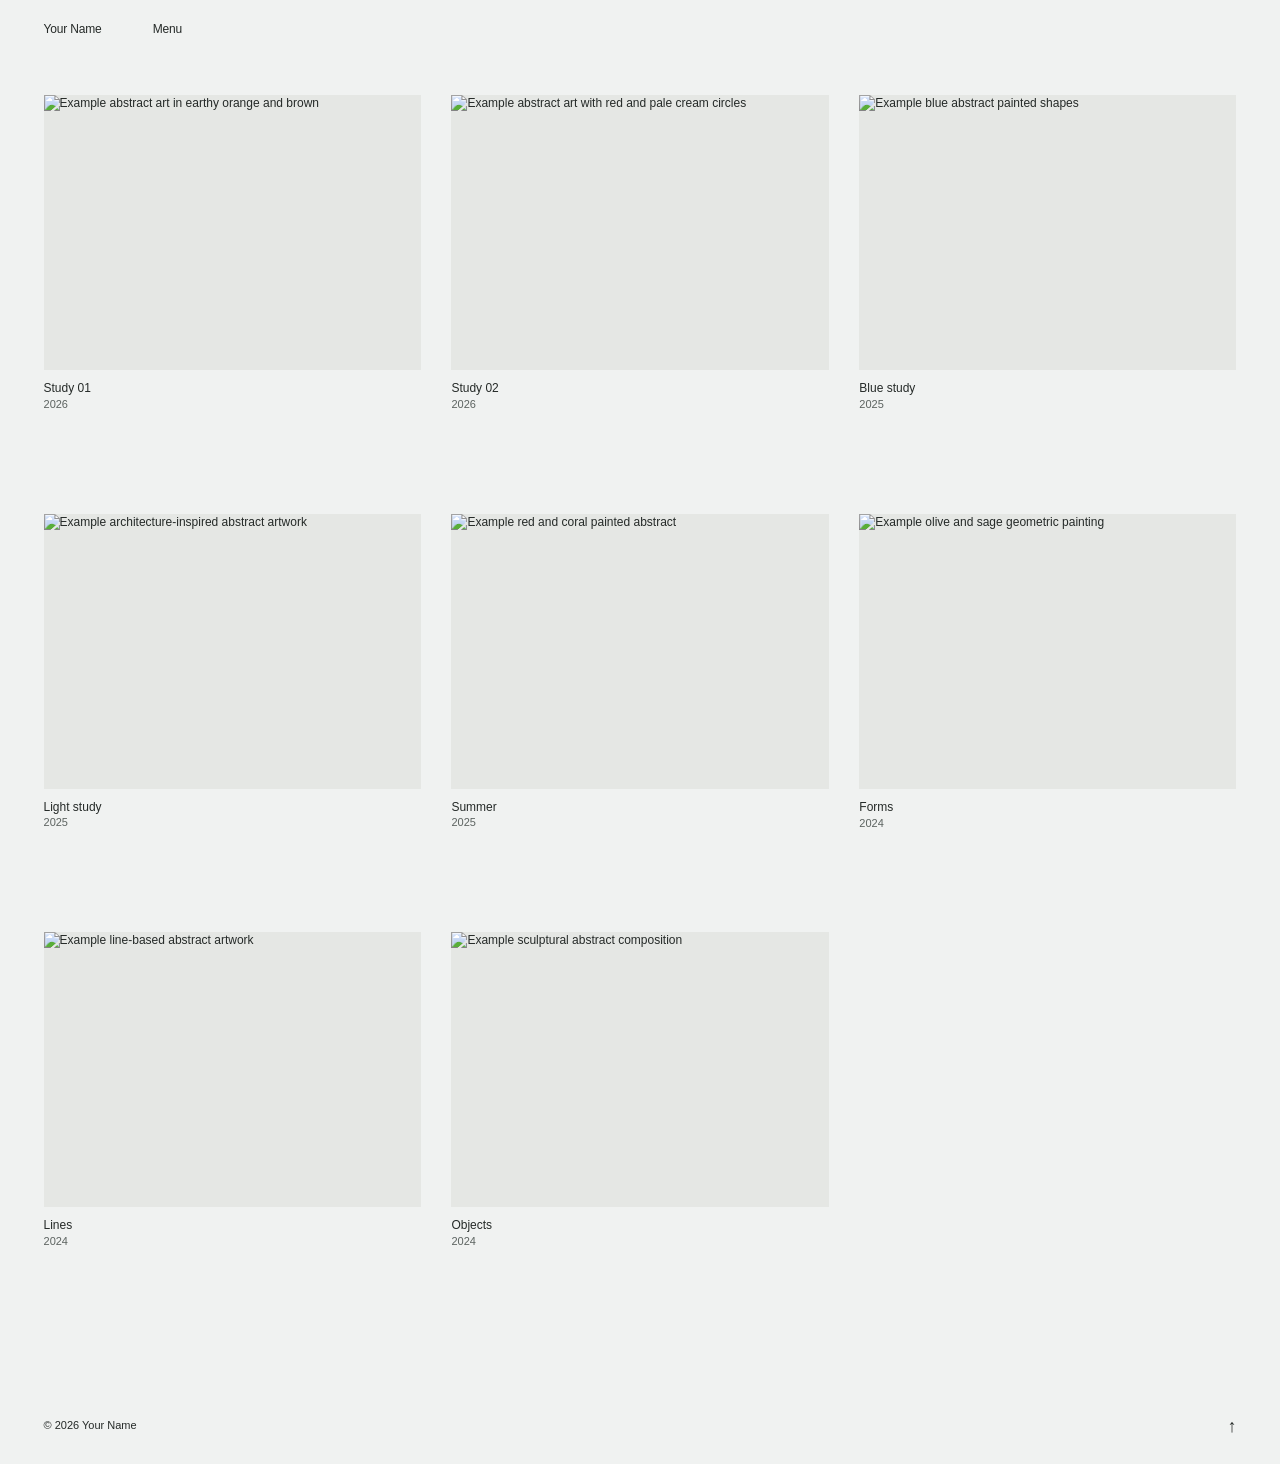
==== index.html @ 72bba8f7 "Add files" ====
<!doctype html>
<html lang="en">
<head>
  <meta charset="utf-8">
  <meta name="viewport" content="width=device-width, initial-scale=1">
  <meta name="theme-color" content="#f0f2f1">
  <meta name="description" content="Selected artworks and visual studies by Your Name.">
  <title>Your Name — Works</title>
  <link rel="stylesheet" href="styles.css">
  <script defer src="content.js"></script>
  <script defer src="script.js"></script>
</head>
<body>
  <header class="header" id="top">
    <a class="wordmark" href="#works" aria-label="Your Name — home">Your Name</a>
    <button class="menu-button" id="menu-toggle" type="button" aria-expanded="false" aria-controls="site-menu">Menu</button>
  </header>
  <nav id="site-menu" class="menu" aria-label="Site navigation" hidden>
    <a href="#works">Works</a>
    <a href="#about">About</a>
    <a href="#contact">Contact</a>
  </nav>

  <main id="main-content">
    <section id="works-page" class="page" aria-label="Works">
      <div id="work-grid" class="work-grid"></div>
    </section>

    <section id="project-page" class="page" aria-label="Artwork details" hidden>
      <div class="project-head">
        <a class="text-link" href="#works">← Works</a>
        <div class="project-label"><h1 id="project-title"></h1><span id="project-year"></span></div>
      </div>
      <div id="project-images" class="project-images"></div>
      <div class="project-next" id="project-next"></div>
    </section>

    <section id="about-page" class="page page-text" aria-labelledby="about-title" hidden>
      <h1 id="about-title">About</h1>
      <p>I'm an artist interested in the small, often overlooked details of everyday life. This space is a collection of things I've made and things I'm still exploring.</p>
      <p class="small-hint">Replace this text with your own artist statement.</p>
    </section>

    <section id="contact-page" class="page page-text" aria-labelledby="contact-title" hidden>
      <h1 id="contact-title">Contact</h1>
      <p>For inquiries or collaborations:</p>
      <a href="mailto:hello@example.com">hello@example.com</a>
      <p class="small-hint">Update the sample email before publishing.</p>
    </section>
  </main>

  <footer class="footer">
    <span>© <span id="year">2026</span> Your Name</span>
    <a href="#top" id="go-top">↑</a>
  </footer>
</body>
</html>
---- styles.css ----
/* Rinko Kawauchi-inspired restraint: nearly no decoration, quiet typography, art first.
   A fresh layout; the demo artwork here is not taken from the reference website. */
:root { --bg:#f0f2f1; --ink:#252a28; --pad-x:clamp(15px, 3.4vw, 50px); }
*, *::before, *::after { box-sizing:border-box; }
html { scroll-behavior:smooth; }
body { margin:0; background:var(--bg); color:var(--ink); font:400 12px/1.45 Arial, Helvetica, sans-serif; -webkit-font-smoothing:antialiased; }
button, a { color:inherit; font:inherit; -webkit-tap-highlight-color:transparent; }
a { text-decoration:none; }
a:hover { opacity:.55; }
a:focus-visible, button:focus-visible { outline:1px solid currentColor; outline-offset:4px; }
[hidden] { display:none !important; }
.header { display:flex; align-items:baseline; gap:clamp(35px, 4vw, 68px); padding:21px var(--pad-x) 0; min-height:95px; }
.wordmark, .menu-button { font-size:12px; font-weight:400; letter-spacing:-.015em; white-space:nowrap; }
.menu-button { background:transparent; border:0; padding:0; cursor:pointer; }
.menu-button:hover { opacity:.55; }
.menu { position:absolute; z-index:10; left:var(--pad-x); top:54px; background:var(--bg); padding:4px 38px 14px 0; min-width:136px; display:flex; flex-direction:column; align-items:flex-start; gap:7px; }
.menu a { font-size:12px; }
.page { padding:0 var(--pad-x); }
.work-grid { display:grid; grid-template-columns:repeat(3,minmax(0,1fr)); column-gap:clamp(18px,2.4vw,40px); row-gap:clamp(78px, 8vw, 126px); align-items:start; }
.work-card { min-width:0; margin:0; }
.work-card a { display:block; opacity:1; }
.work-card .work-image { display:block; width:100%; aspect-ratio:1.37; object-fit:cover; background:#e5e7e4; }
.work-card a:hover .work-image { opacity:.87; }
.work-caption { margin:11px 0 0; display:flex; flex-direction:column; align-items:flex-start; line-height:1.3; }
.work-name { font-size:12px; font-weight:400; }
.work-year { font-size:11px; color:#5c6360; }
.project-head { display:flex; justify-content:space-between; align-items:flex-start; gap:20px; max-width:1040px; margin-bottom:45px; }
.text-link { font-size:12px; }
.project-label { margin-right:20%; }
h1 { font:400 12px/1.45 Arial, Helvetica, sans-serif; margin:0; }
.project-label span { display:block; color:#5c6360; }
.project-images { display:flex; flex-direction:column; align-items:center; gap:80px; }
.project-images img { max-width:950px; width:100%; display:block; height:auto; object-fit:contain; }
.project-next { display:flex; justify-content:flex-end; margin:100px 0 20px; }
.page-text { max-width:750px; min-height:54vh; }
.page-text h1 { margin-bottom:58px; }
.page-text p { max-width:420px; font-size:13px; line-height:1.8; margin:0 0 25px; }
.page-text a { text-decoration:underline; text-underline-offset:2px; }
.page-text .small-hint { margin-top:40px; font-size:11px; color:#87908b; }
.footer { display:flex; align-items:center; justify-content:space-between; padding:0 var(--pad-x) 25px; margin-top:165px; font-size:11px; }
.footer a { font-size:18px; }
@media (max-width:900px) { .work-grid { grid-template-columns:repeat(2,minmax(0,1fr)); } }
@media (max-width:600px) {
  :root { --pad-x:15px; }
  body { font-size:11px; }
  .header { padding-top:17px; min-height:81px; gap:39px; }
  .wordmark,.menu-button,.menu a { font-size:11px; }
  .menu { top:44px; }
  .work-grid { display:flex; flex-direction:column; align-items:stretch; gap:47px; }
  .work-card .work-image { aspect-ratio:1.41; }
  .work-caption { margin-top:8px; }
  .work-name, .work-year { font-size:10px; line-height:1.3; }
  .project-head { margin-bottom:30px; }
  .project-label { margin-right:0; }
  .project-images { gap:50px; }
  .page-text { min-height:55vh; }
  .page-text h1 { margin-bottom:35px; }
  .page-text p { font-size:12px; }
  .footer { margin-top:115px; font-size:10px; }
}
@media (prefers-reduced-motion:reduce) { html { scroll-behavior:auto; } }
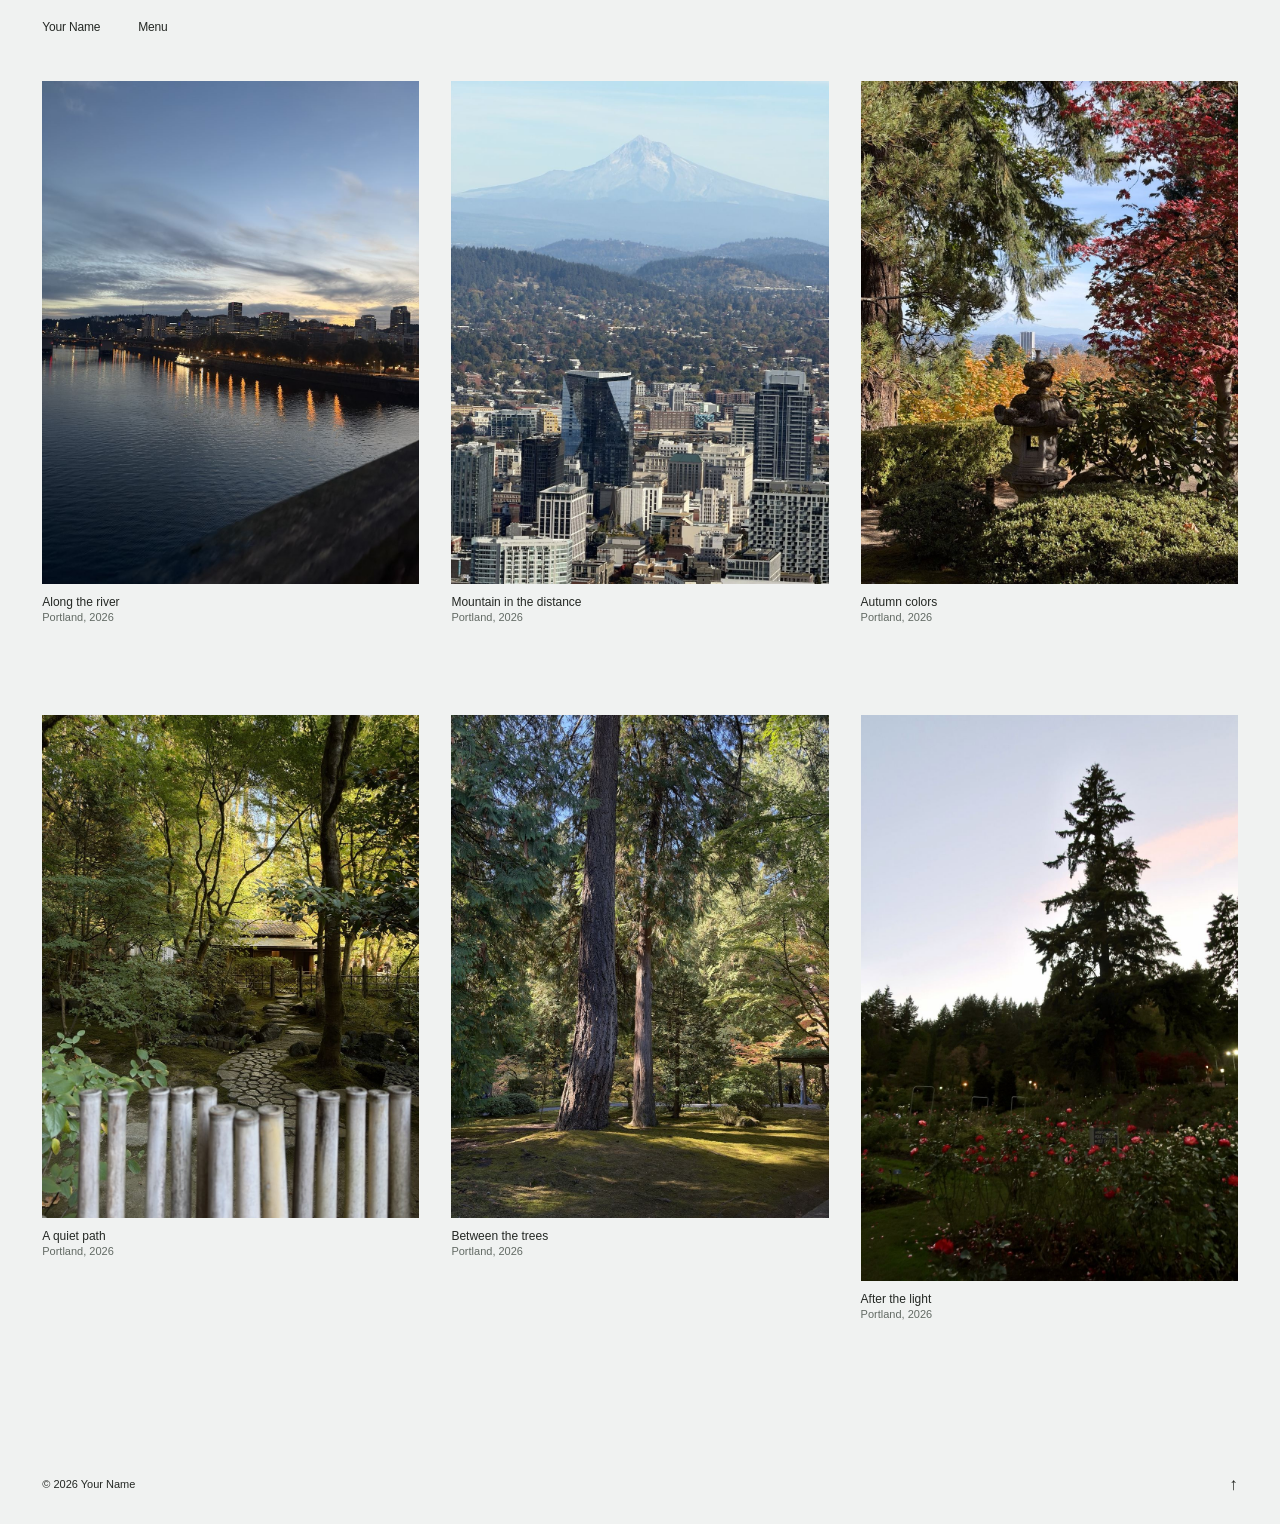
==== commit 2e8251f4: "Images" ====
--- a/index.html
+++ b/index.html
@@ -1,57 +1,106 @@
-<!doctype html>
+<!DOCTYPE html>
 <html lang="en">
 <head>
-  <meta charset="utf-8">
-  <meta name="viewport" content="width=device-width, initial-scale=1">
-  <meta name="theme-color" content="#f0f2f1">
-  <meta name="description" content="Selected artworks and visual studies by Your Name.">
-  <title>Your Name — Works</title>
-  <link rel="stylesheet" href="styles.css">
-  <script defer src="content.js"></script>
-  <script defer src="script.js"></script>
+<meta charset="utf-8">
+<meta name="viewport" content="width=device-width, initial-scale=1">
+<meta name="theme-color" content="#f0f2f1">
+<meta name="description" content="A quiet collection of photographs, places, and passing moments.">
+<title>Works — Your Name</title>
+<style>
+:root { --bg: #f0f2f1; --ink: #242824; --muted:#626a64; --edge: clamp(15px, 3.3vw, 48px); }
+* {box-sizing:border-box}
+html { scroll-behavior:smooth }
+body { margin:0; background:var(--bg); color:var(--ink);font:400 12px/1.5 Arial,Helvetica,sans-serif;-webkit-font-smoothing:antialiased }
+a,button { color:inherit; font:inherit } a { text-decoration:none } a:hover {opacity:.65}
+button { border:0;background:none;padding:0;cursor:pointer }
+button:focus-visible,a:focus-visible { outline:1px solid currentColor;outline-offset:4px }
+[hidden] {display:none !important}
+header {display:flex;align-items:baseline;gap:38px;padding:18px var(--edge) 0;min-height:81px}
+.logo,.menu-button {font-size:12px;white-space:nowrap;letter-spacing:-.015em}
+.menu {position:absolute;left:var(--edge);top:43px;z-index:3;background:var(--bg);padding:7px 36px 13px 0;display:flex;flex-direction:column;gap:9px;min-width:132px}
+main {padding:0 var(--edge)}
+.gallery {display:grid;grid-template-columns:repeat(3,minmax(0,1fr));gap:90px clamp(18px,2.5vw,44px);align-items:start}
+figure {margin:0;min-width:0}
+figure>a {display:block}
+figure img {display:block;width:100%;height:auto;object-fit:contain}
+figcaption {display:flex;flex-direction:column;gap:0;margin-top:10px;line-height:1.35}
+.caption-title {font-size:12px}.caption-subtitle {font-size:11px;color:var(--muted)}
+.project-bar {display:flex;justify-content:space-between;gap:20px;margin-bottom:42px;max-width:1100px}
+.project-title {text-align:left;margin-right:20%;font-weight:400}
+.project-title span {display:block;color:var(--muted);font-size:11px}
+.project-picture {width:100%;max-width:950px;height:auto;margin:0 auto;display:block}
+.next {display:block;text-align:right;margin-top:68px}
+.text-page {max-width:650px;min-height:58vh}.text-page h1 {font-size:12px;font-weight:400;margin:0 0 50px}.text-page p {font-size:13px;line-height:1.85;max-width:420px}
+footer {display:flex;justify-content:space-between;align-items:center;margin:150px var(--edge) 27px;font-size:11px}
+footer a {font-size:17px}
+@media(max-width:900px){.gallery{grid-template-columns:repeat(2,minmax(0,1fr));gap:65px 20px}}
+@media(max-width:600px){
+  :root {--edge:15px}
+  header {padding-top:15px;min-height:73px;gap:35px}
+  .logo,.menu-button,.menu a{font-size:11px}.menu{top:42px}
+  .gallery{display:flex;flex-direction:column;gap:49px}
+  figure {width:100%}figcaption {margin-top:8px}.caption-title,.caption-subtitle{font-size:10px}
+  .project-bar{margin-bottom:29px}.project-title{margin-right:0}.text-page h1{margin-bottom:32px}
+  .text-page p{font-size:12px}
+  footer{font-size:10px;margin-top:115px}
+}
+@media(prefers-reduced-motion:reduce){html{scroll-behavior:auto}}
+</style>
 </head>
 <body>
-  <header class="header" id="top">
-    <a class="wordmark" href="#works" aria-label="Your Name — home">Your Name</a>
-    <button class="menu-button" id="menu-toggle" type="button" aria-expanded="false" aria-controls="site-menu">Menu</button>
-  </header>
-  <nav id="site-menu" class="menu" aria-label="Site navigation" hidden>
-    <a href="#works">Works</a>
-    <a href="#about">About</a>
-    <a href="#contact">Contact</a>
-  </nav>
-
-  <main id="main-content">
-    <section id="works-page" class="page" aria-label="Works">
-      <div id="work-grid" class="work-grid"></div>
-    </section>
-
-    <section id="project-page" class="page" aria-label="Artwork details" hidden>
-      <div class="project-head">
-        <a class="text-link" href="#works">← Works</a>
-        <div class="project-label"><h1 id="project-title"></h1><span id="project-year"></span></div>
-      </div>
-      <div id="project-images" class="project-images"></div>
-      <div class="project-next" id="project-next"></div>
-    </section>
-
-    <section id="about-page" class="page page-text" aria-labelledby="about-title" hidden>
-      <h1 id="about-title">About</h1>
-      <p>I'm an artist interested in the small, often overlooked details of everyday life. This space is a collection of things I've made and things I'm still exploring.</p>
-      <p class="small-hint">Replace this text with your own artist statement.</p>
-    </section>
-
-    <section id="contact-page" class="page page-text" aria-labelledby="contact-title" hidden>
-      <h1 id="contact-title">Contact</h1>
-      <p>For inquiries or collaborations:</p>
-      <a href="mailto:hello@example.com">hello@example.com</a>
-      <p class="small-hint">Update the sample email before publishing.</p>
-    </section>
-  </main>
-
-  <footer class="footer">
-    <span>© <span id="year">2026</span> Your Name</span>
-    <a href="#top" id="go-top">↑</a>
-  </footer>
+<header id="top">
+<a class="logo" href="#works" aria-label="Home">Your Name</a>
+<button class="menu-button" id="menu-toggle" aria-expanded="false" aria-controls="site-menu">Menu</button>
+</header>
+<nav id="site-menu" class="menu" aria-label="Main navigation" hidden>
+<a href="#works">Works</a><a href="#about">About</a><a href="#contact">Contact</a>
+</nav>
+<main>
+<section id="works" aria-label="Works"><div class="gallery" id="gallery"><figure><a href="#work/photo-1" aria-label="View Along the river"><img src="[data-uri]" alt="Evening sky and warm reflections along the Portland waterfront" loading="eager" decoding="async"><figcaption><span class="caption-title">Along the river</span><span class="caption-subtitle">Portland, 2026</span></figcaption></a></figure>
+<figure><a href="#work/photo-2" aria-label="View Mountain in the distance"><img src="[data-uri]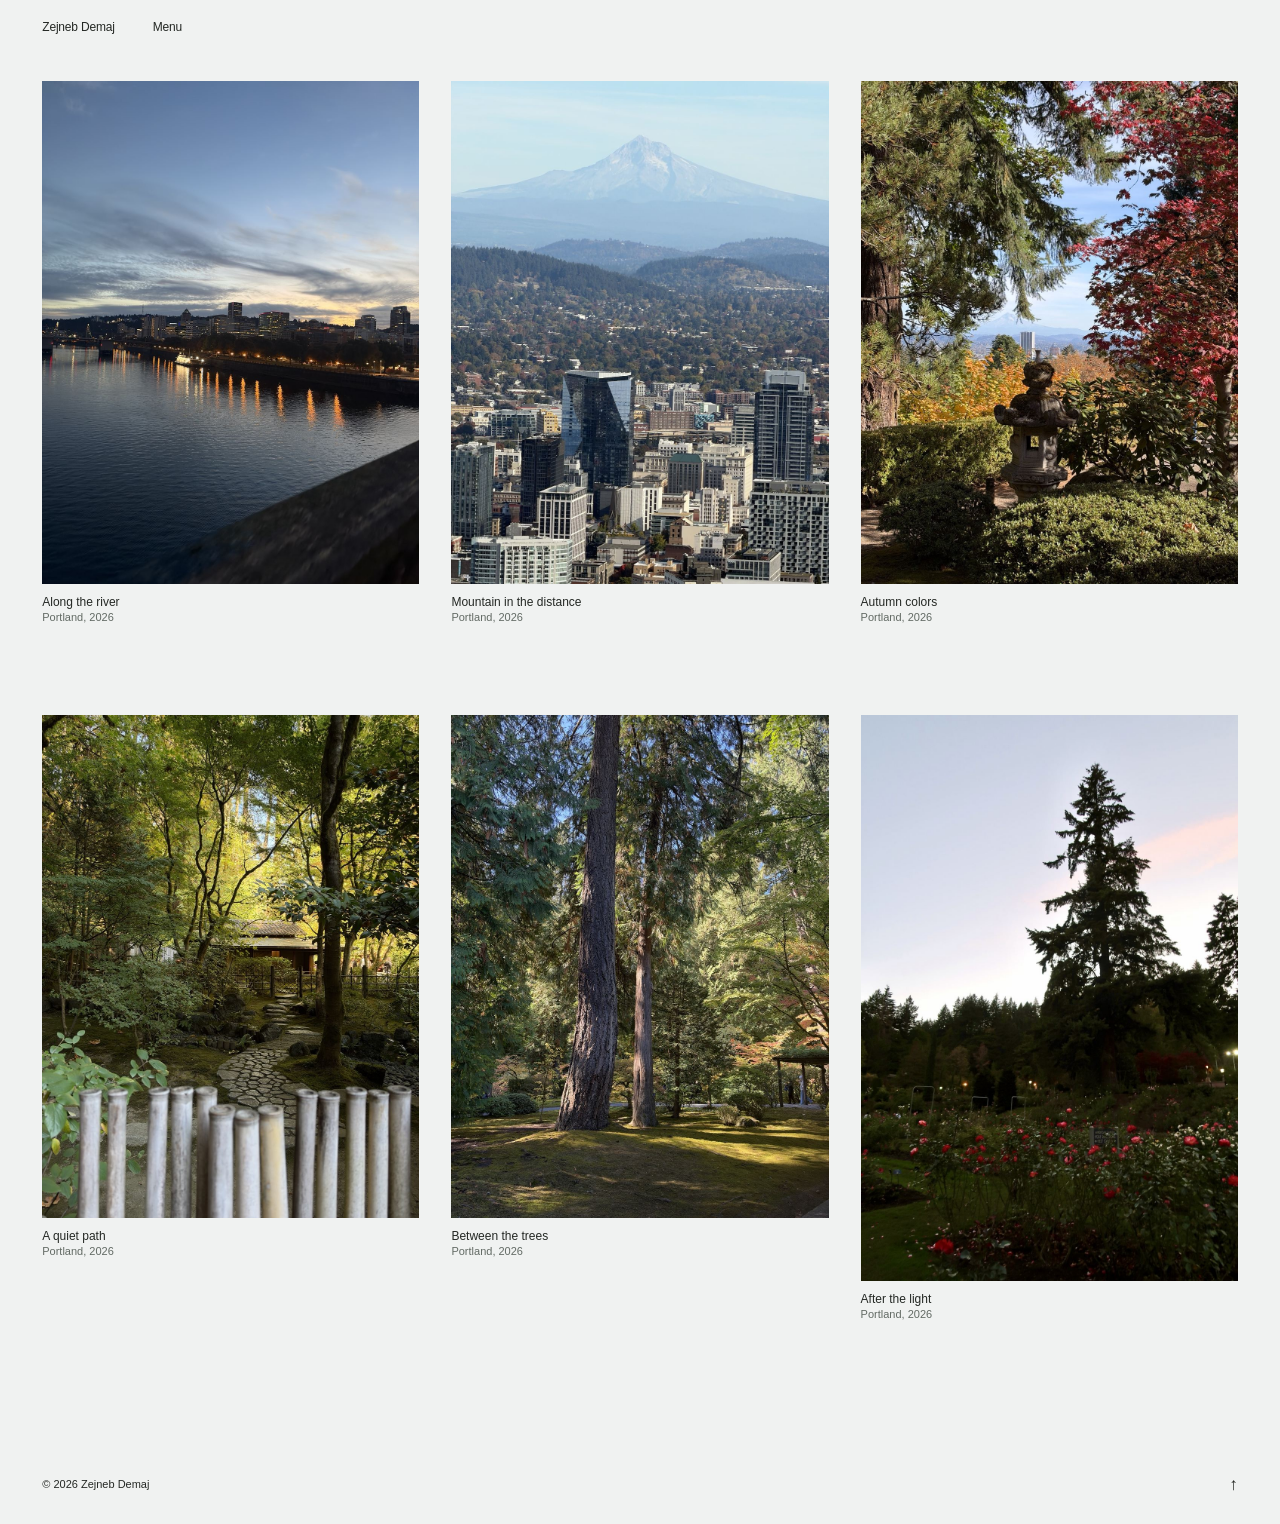
==== commit eaf50c79: "Added bio" ====
--- a/index.html
+++ b/index.html
@@ -4,8 +4,8 @@
 <meta charset="utf-8">
 <meta name="viewport" content="width=device-width, initial-scale=1">
 <meta name="theme-color" content="#f0f2f1">
-<meta name="description" content="A quiet collection of photographs, places, and passing moments.">
-<title>Works — Your Name</title>
+<meta name="description" content="Zejneb Demaj — a collection of quiet details, changing light, and moments noticed along the way.">
+<title>Works — Zejneb Demaj</title>
 <style>
 :root { --bg: #f0f2f1; --ink: #242824; --muted:#626a64; --edge: clamp(15px, 3.3vw, 48px); }
 * {box-sizing:border-box}
@@ -49,7 +49,7 @@
 </head>
 <body>
 <header id="top">
-<a class="logo" href="#works" aria-label="Home">Your Name</a>
+<a class="logo" href="#works" aria-label="Home">Zejneb Demaj</a>
 <button class="menu-button" id="menu-toggle" aria-expanded="false" aria-controls="site-menu">Menu</button>
 </header>
 <nav id="site-menu" class="menu" aria-label="Main navigation" hidden>
@@ -59,20 +59,21 @@
 <section id="works" aria-label="Works"><div class="gallery" id="gallery"><figure><a href="#work/photo-1" aria-label="View Along the river"><img src="[data-uri]" alt="Evening sky and warm reflections along the Portland waterfront" loading="eager" decoding="async"><figcaption><span class="caption-title">Along the river</span><span class="caption-subtitle">Portland, 2026</span></figcaption></a></figure>
 <figure><a href="#work/photo-2" aria-label="View Mountain in the distance"><img src="[data-uri]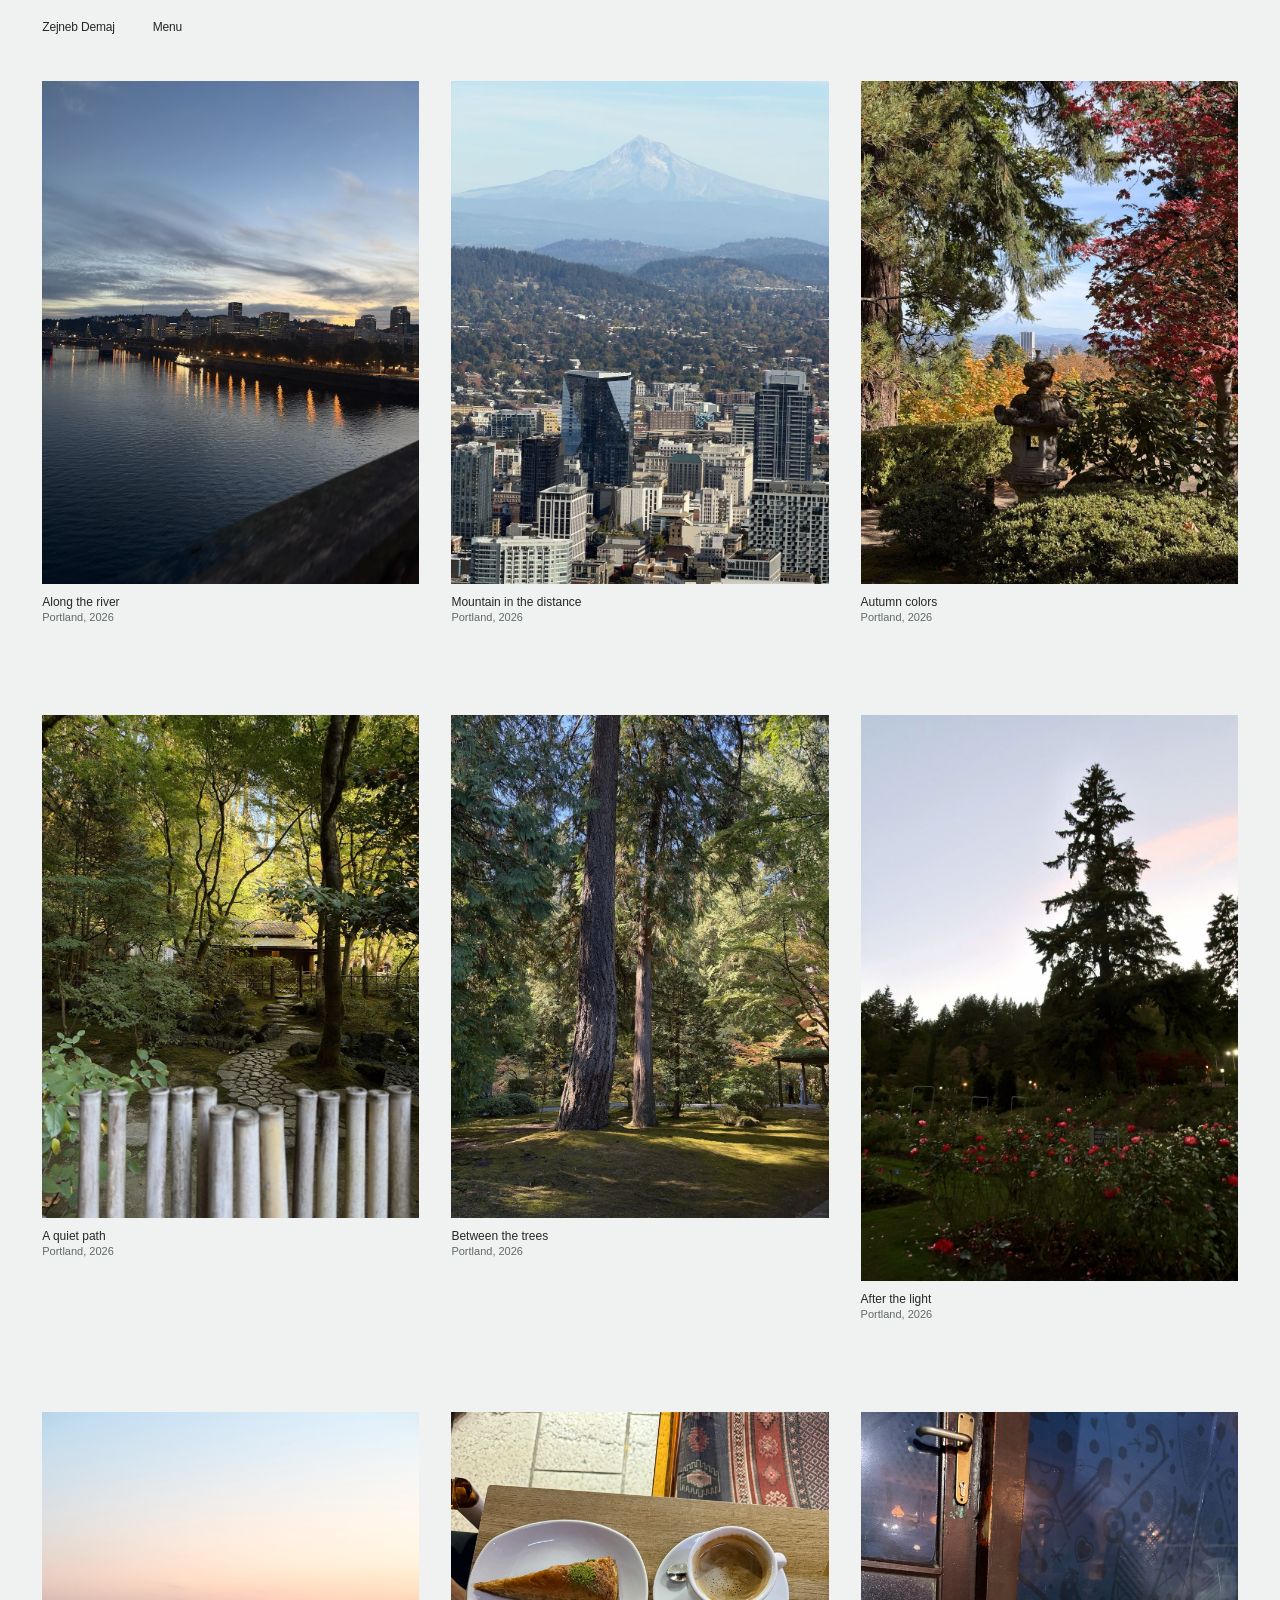
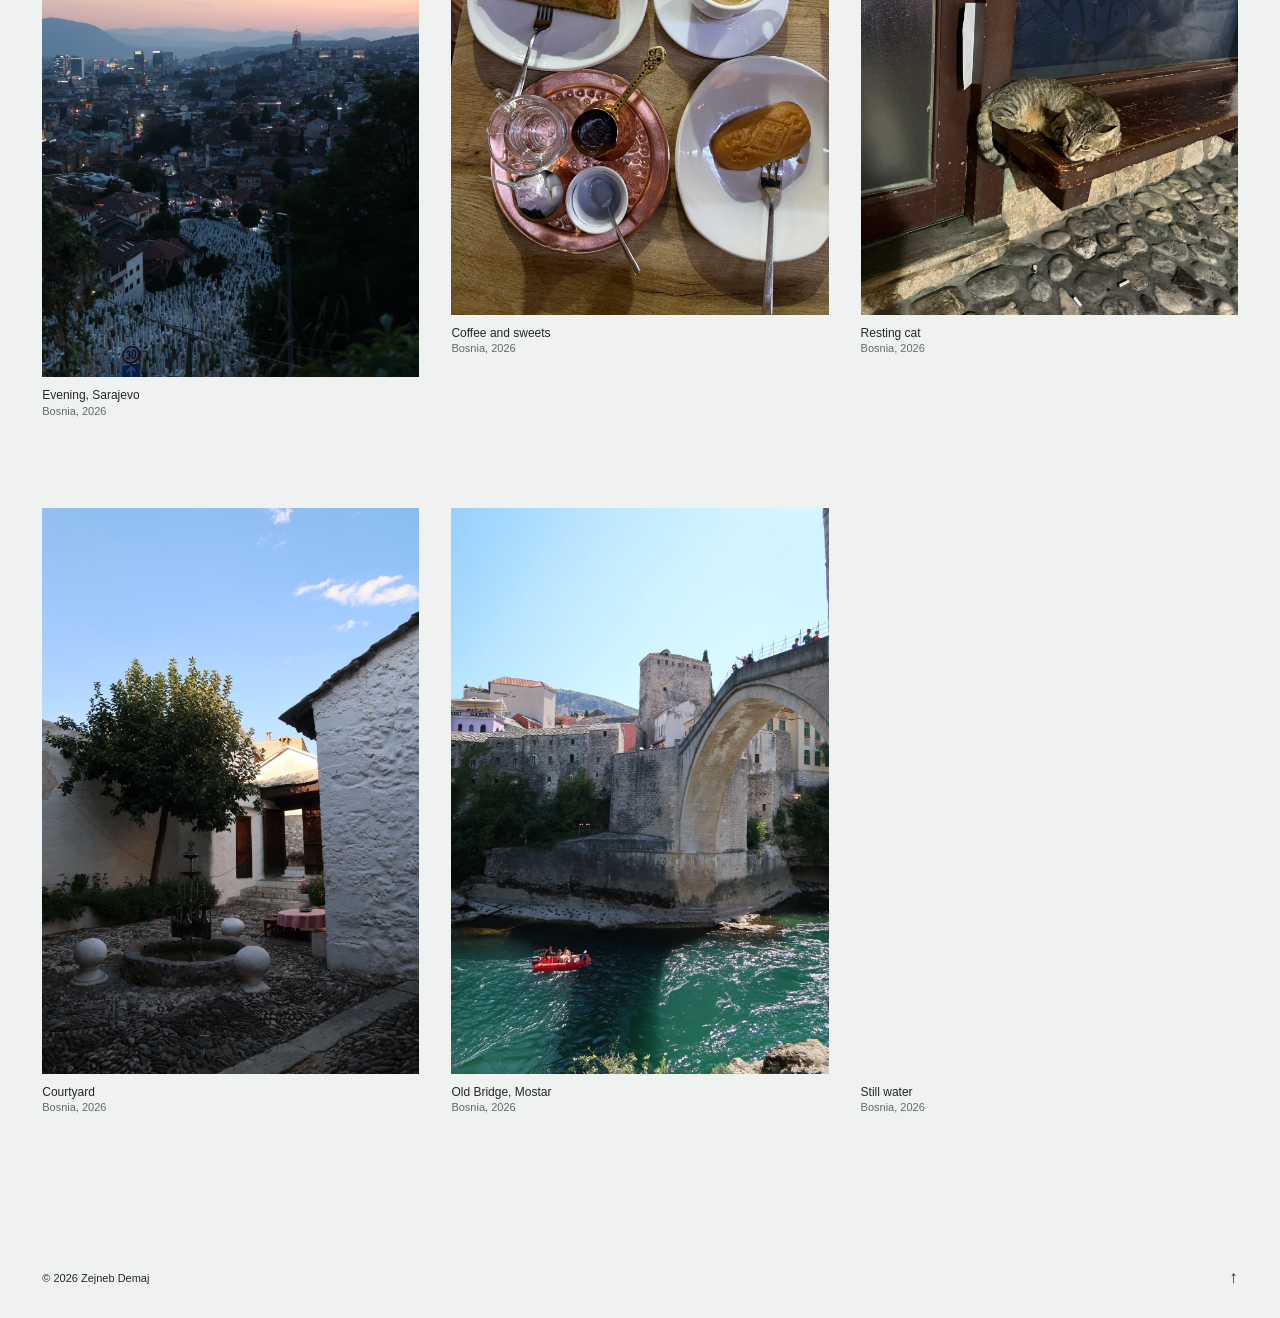
==== commit 0b2be0d3: "Added Bosnia photos" ====
--- a/index.html
+++ b/index.html
@@ -5,7 +5,8 @@
 <meta name="viewport" content="width=device-width, initial-scale=1">
 <meta name="theme-color" content="#f0f2f1">
 <meta name="description" content="Zejneb Demaj — a collection of quiet details, changing light, and moments noticed along the way.">
-<title>Works — Zejneb Demaj</title>
+<link rel="icon" href="favicon.svg" type="image/svg+xml">
+<title>Photography — Zejneb Demaj</title>
 <style>
 :root { --bg: #f0f2f1; --ink: #242824; --muted:#626a64; --edge: clamp(15px, 3.3vw, 48px); }
 * {box-sizing:border-box}
@@ -30,6 +31,8 @@
 .project-title span {display:block;color:var(--muted);font-size:11px}
 .project-picture {width:100%;max-width:950px;height:auto;margin:0 auto;display:block}
 .next {display:block;text-align:right;margin-top:68px}
+.artwork-gallery {display:block;max-width:620px;width:100%}
+.artwork-gallery figure {width:100%}
 .text-page {max-width:650px;min-height:58vh}.text-page h1 {font-size:12px;font-weight:400;margin:0 0 50px}.text-page p {font-size:13px;line-height:1.85;max-width:420px}
 footer {display:flex;justify-content:space-between;align-items:center;margin:150px var(--edge) 27px;font-size:11px}
 footer a {font-size:17px}
@@ -53,21 +56,35 @@
 <button class="menu-button" id="menu-toggle" aria-expanded="false" aria-controls="site-menu">Menu</button>
 </header>
 <nav id="site-menu" class="menu" aria-label="Main navigation" hidden>
-<a href="#works">Works</a><a href="#about">About</a><a href="#contact">Contact</a>
+<a href="#works">Photography</a><a href="#artwork">Artwork</a><a href="#about">About</a><a href="#contact">Contact</a>
 </nav>
 <main>
-<section id="works" aria-label="Works"><div class="gallery" id="gallery"><figure><a href="#work/photo-1" aria-label="View Along the river"><img src="[data-uri]" alt="Evening sky and warm reflections along the Portland waterfront" loading="eager" decoding="async"><figcaption><span class="caption-title">Along the river</span><span class="caption-subtitle">Portland, 2026</span></figcaption></a></figure>
-<figure><a href="#work/photo-2" aria-label="View Mountain in the distance"><img src="[data-uri]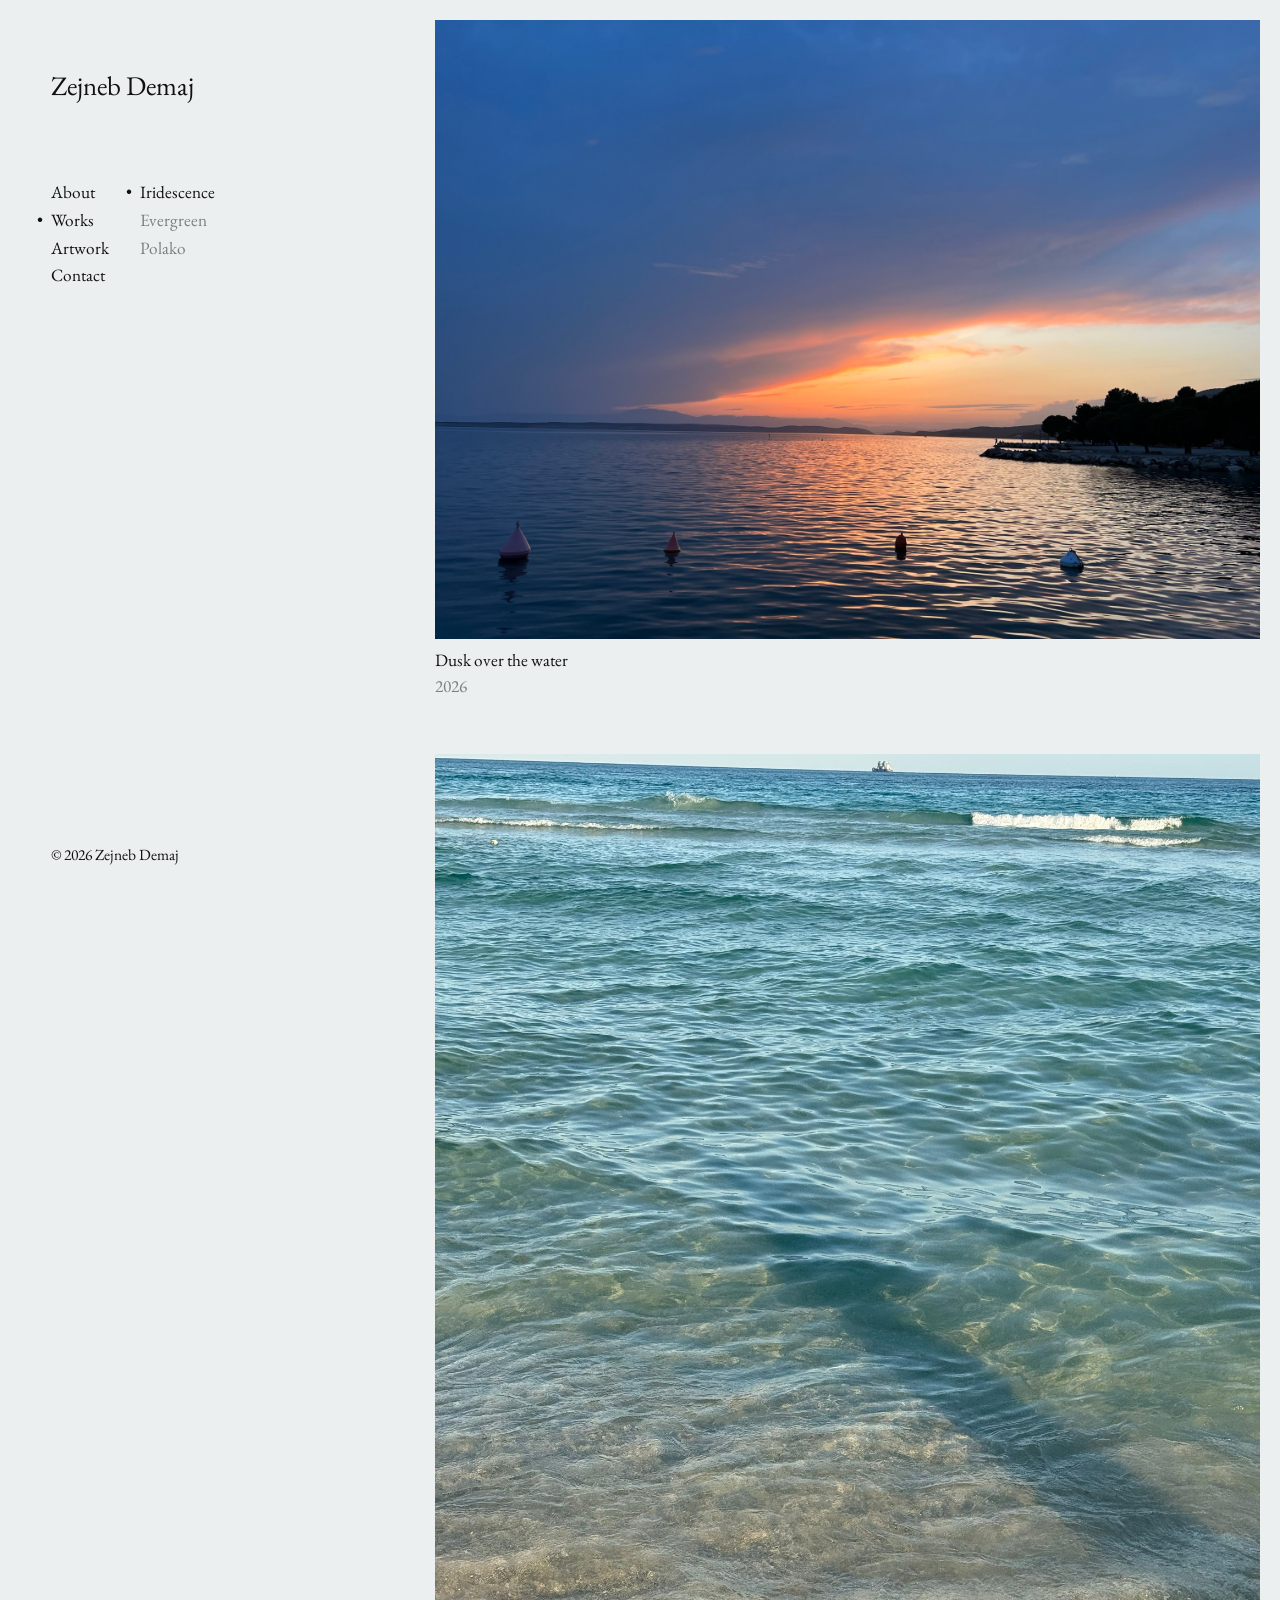
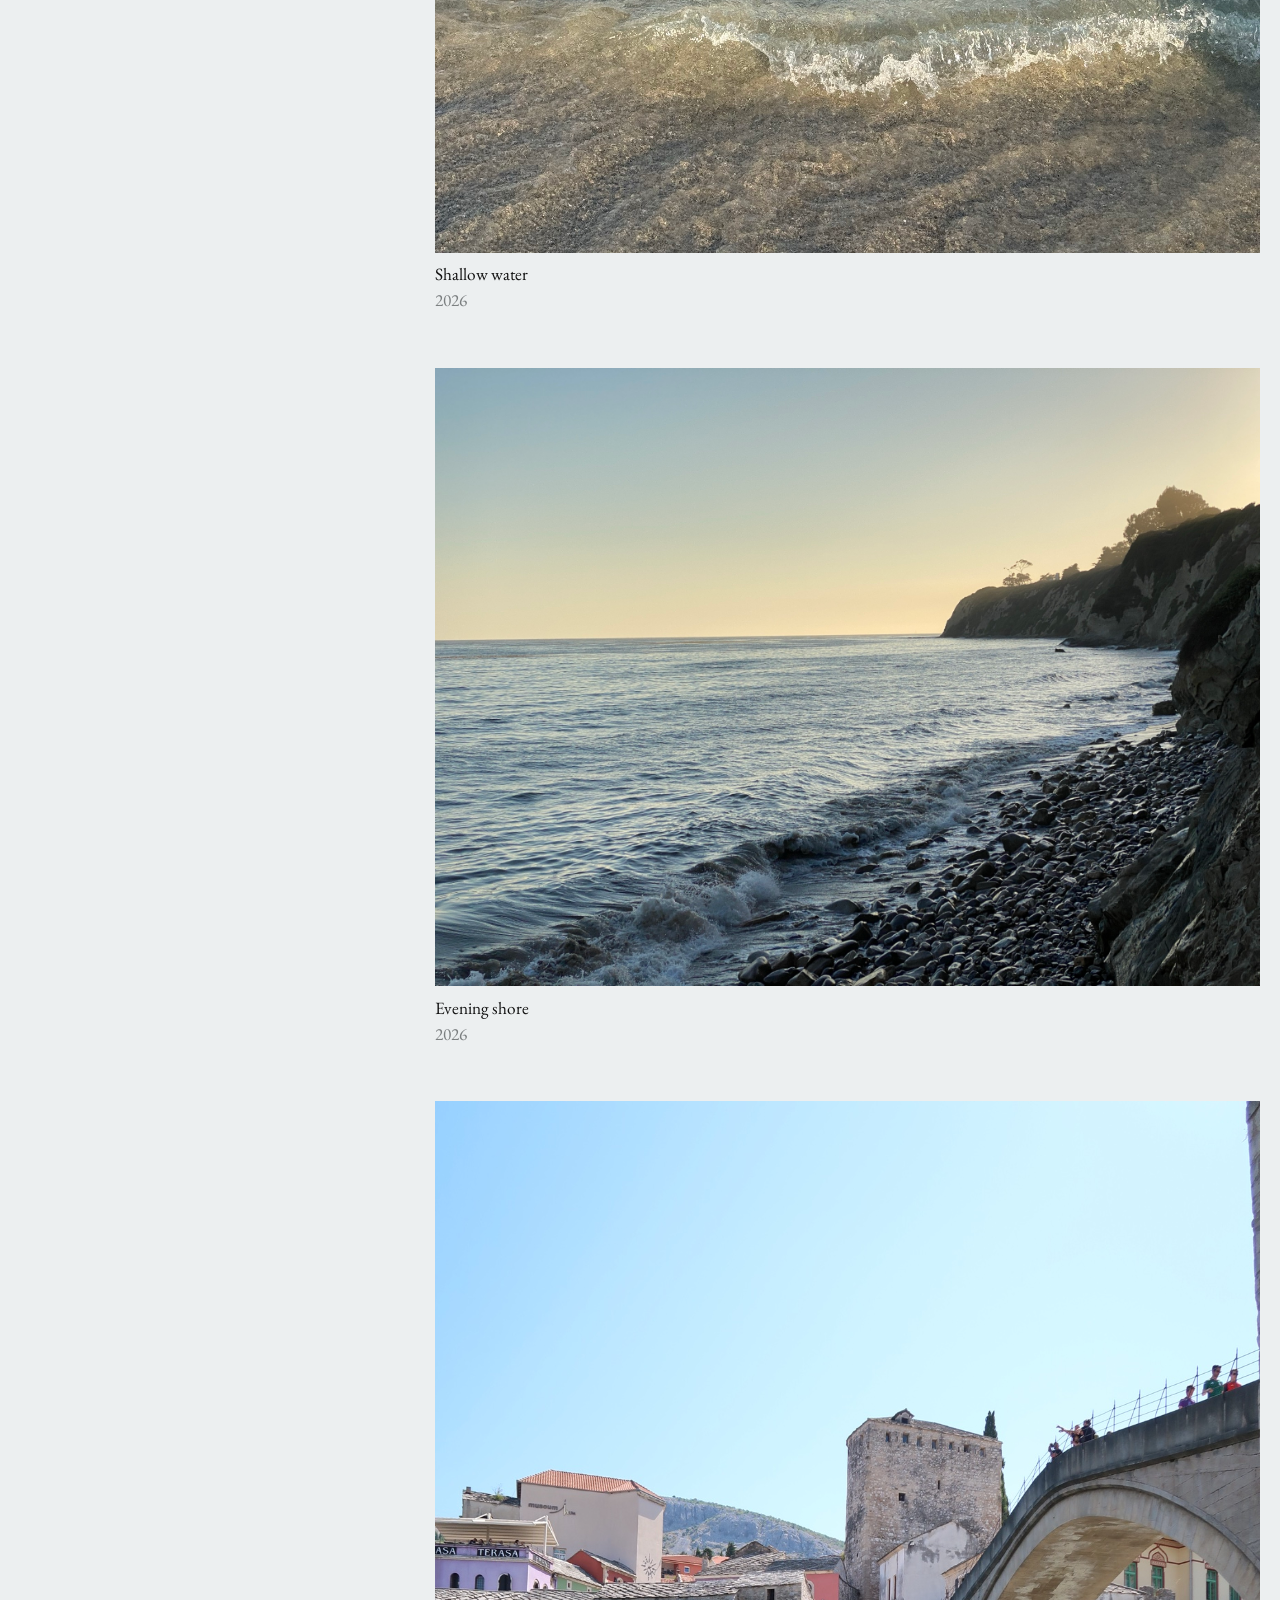
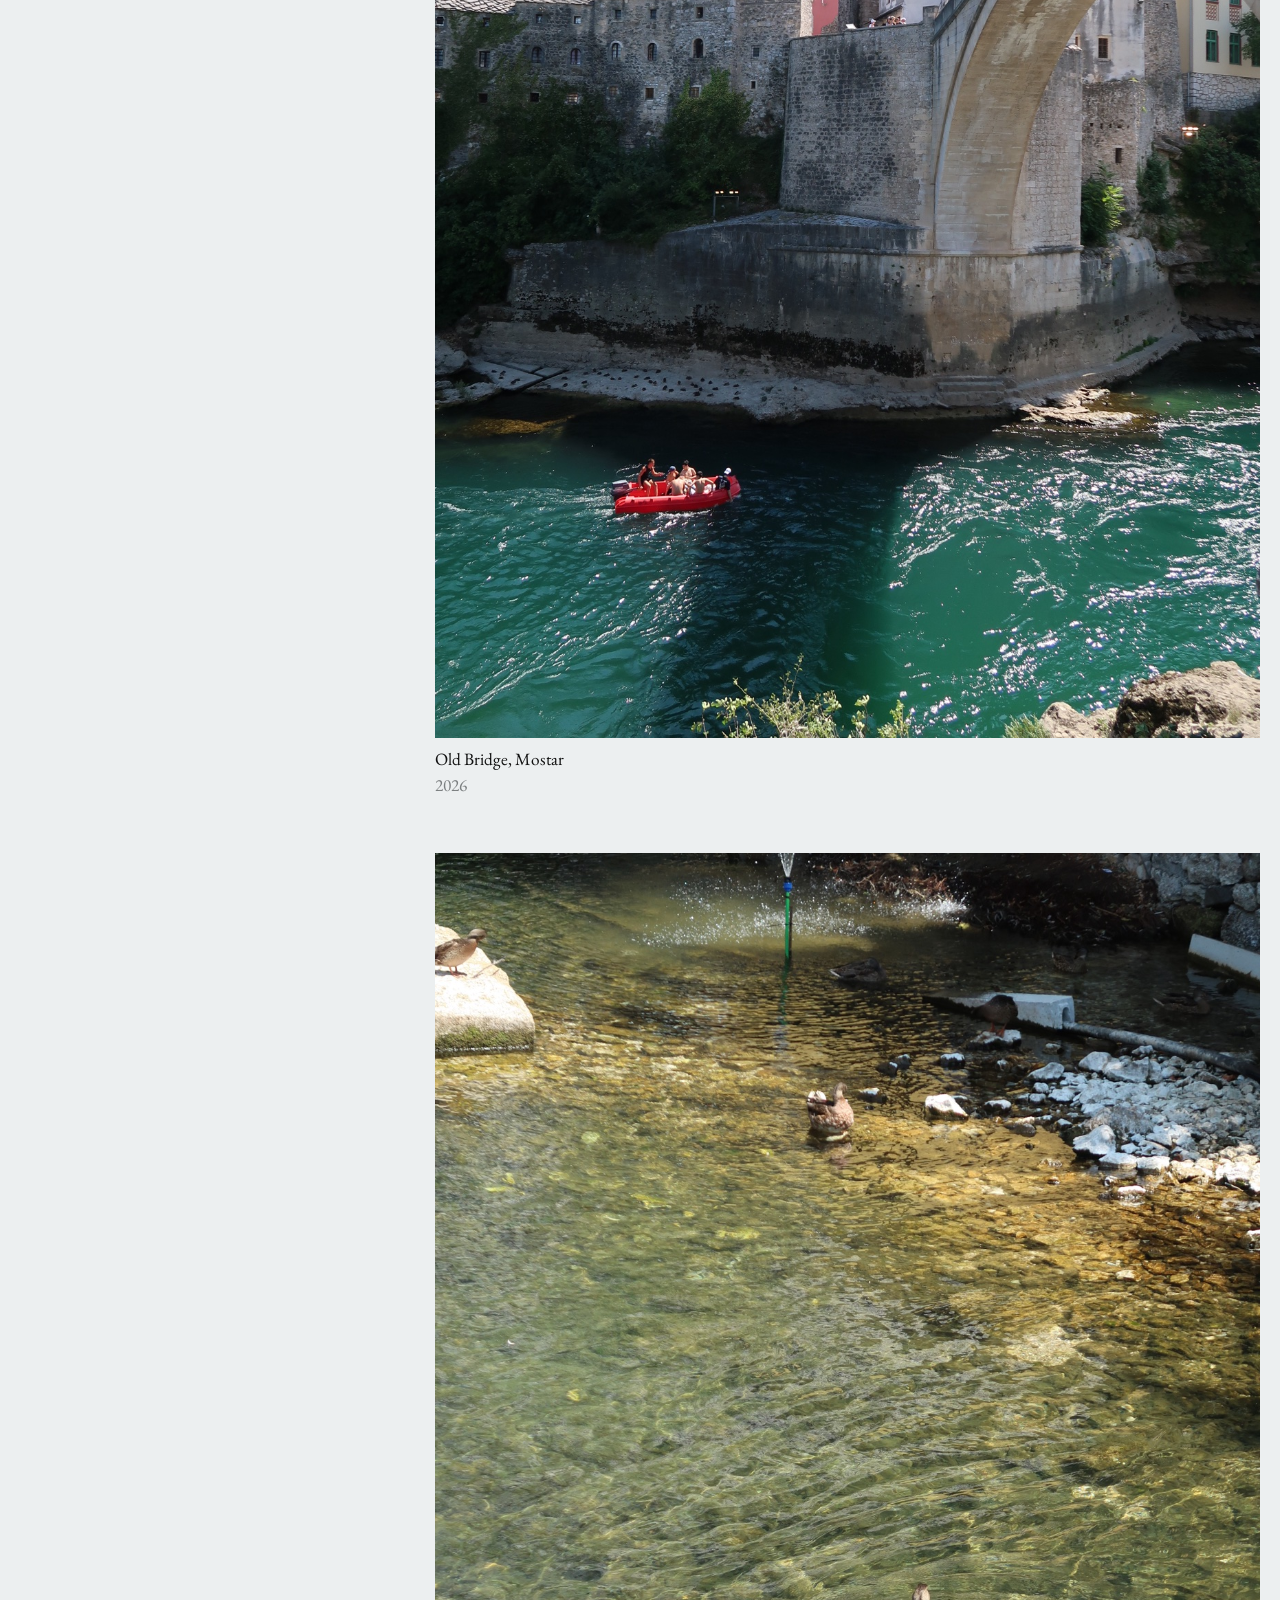
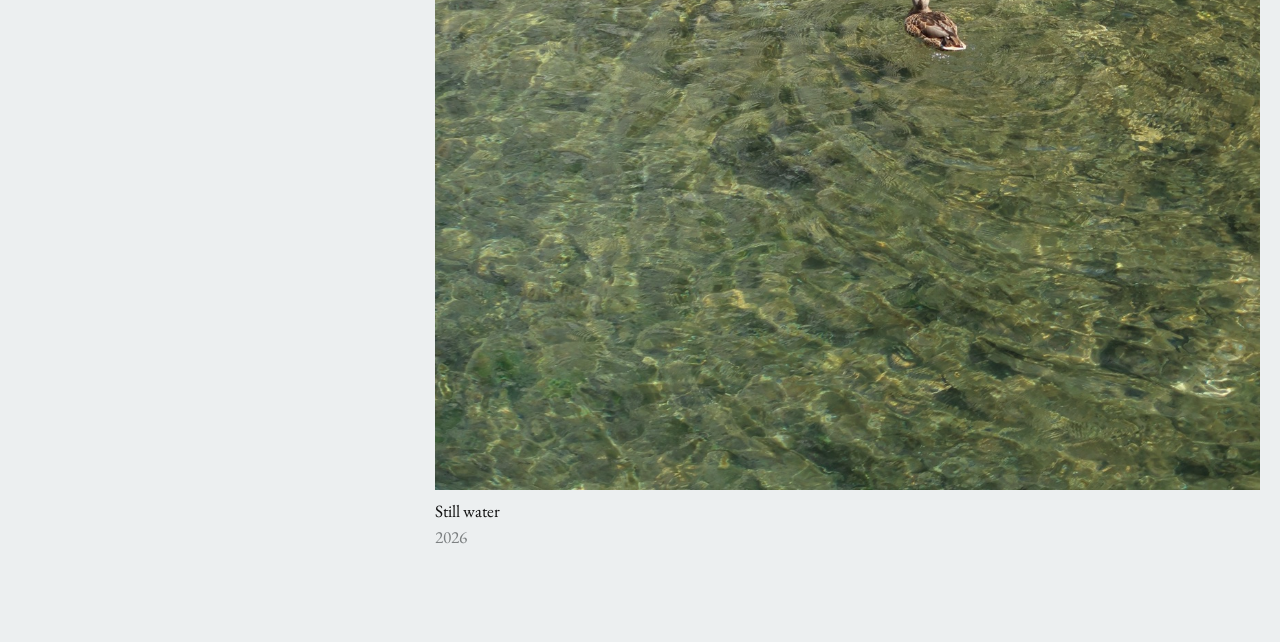
==== commit d39e9011: "Redesign with sidebar navigation, rename series, self-host EB Garamond" ====
--- a/index.html
+++ b/index.html
@@ -3,85 +3,87 @@
 <head>
 <meta charset="utf-8">
 <meta name="viewport" content="width=device-width, initial-scale=1">
-<meta name="theme-color" content="#f0f2f1">
+<meta name="theme-color" content="#eceff0">
 <meta name="description" content="Zejneb Demaj — a collection of quiet details, changing light, and moments noticed along the way.">
 <link rel="icon" href="favicon.svg" type="image/svg+xml">
-<title>Photography — Zejneb Demaj</title>
+<title>Works — Zejneb Demaj</title>
 <style>
-:root { --bg: #f0f2f1; --ink: #242824; --muted:#626a64; --edge: clamp(15px, 3.3vw, 48px); }
+@font-face { font-family:"EB Garamond"; src:url("assets/fonts/EBGaramond-Regular.ttf") format("truetype"); font-weight:400; font-style:normal; font-display:swap }
+:root { --bg:#eceff0; --ink:#111; --muted:#7b7f80; --side:clamp(260px,34vw,660px); --pad:clamp(20px,4vw,84px); --serif:"EB Garamond","Cormorant Garamond",Garamond,"Hoefler Text","Times New Roman",serif }
 * {box-sizing:border-box}
-html { scroll-behavior:smooth }
-body { margin:0; background:var(--bg); color:var(--ink);font:400 12px/1.5 Arial,Helvetica,sans-serif;-webkit-font-smoothing:antialiased }
-a,button { color:inherit; font:inherit } a { text-decoration:none } a:hover {opacity:.65}
-button { border:0;background:none;padding:0;cursor:pointer }
-button:focus-visible,a:focus-visible { outline:1px solid currentColor;outline-offset:4px }
+body { margin:0; background:var(--bg); color:var(--ink); font:400 clamp(17px,1.35vw,21px)/1.6 var(--serif); -webkit-font-smoothing:antialiased }
+a { color:inherit; text-decoration:none } a:hover {opacity:.6}
+a:focus-visible { outline:1px solid currentColor; outline-offset:4px }
 [hidden] {display:none !important}
-header {display:flex;align-items:baseline;gap:38px;padding:18px var(--edge) 0;min-height:81px}
-.logo,.menu-button {font-size:12px;white-space:nowrap;letter-spacing:-.015em}
-.menu {position:absolute;left:var(--edge);top:43px;z-index:3;background:var(--bg);padding:7px 36px 13px 0;display:flex;flex-direction:column;gap:9px;min-width:132px}
-main {padding:0 var(--edge)}
-.gallery {display:grid;grid-template-columns:repeat(3,minmax(0,1fr));gap:90px clamp(18px,2.5vw,44px);align-items:start}
-figure {margin:0;min-width:0}
-figure>a {display:block}
-figure img {display:block;width:100%;height:auto;object-fit:contain}
-figcaption {display:flex;flex-direction:column;gap:0;margin-top:10px;line-height:1.35}
-.caption-title {font-size:12px}.caption-subtitle {font-size:11px;color:var(--muted)}
-.project-bar {display:flex;justify-content:space-between;gap:20px;margin-bottom:42px;max-width:1100px}
-.project-title {text-align:left;margin-right:20%;font-weight:400}
-.project-title span {display:block;color:var(--muted);font-size:11px}
-.project-picture {width:100%;max-width:950px;height:auto;margin:0 auto;display:block}
-.next {display:block;text-align:right;margin-top:68px}
-.artwork-gallery {display:block;max-width:620px;width:100%}
-.artwork-gallery figure {width:100%}
-.text-page {max-width:650px;min-height:58vh}.text-page h1 {font-size:12px;font-weight:400;margin:0 0 50px}.text-page p {font-size:13px;line-height:1.85;max-width:420px}
-footer {display:flex;justify-content:space-between;align-items:center;margin:150px var(--edge) 27px;font-size:11px}
-footer a {font-size:17px}
-@media(max-width:900px){.gallery{grid-template-columns:repeat(2,minmax(0,1fr));gap:65px 20px}}
-@media(max-width:600px){
-  :root {--edge:15px}
-  header {padding-top:15px;min-height:73px;gap:35px}
-  .logo,.menu-button,.menu a{font-size:11px}.menu{top:42px}
-  .gallery{display:flex;flex-direction:column;gap:49px}
-  figure {width:100%}figcaption {margin-top:8px}.caption-title,.caption-subtitle{font-size:10px}
-  .project-bar{margin-bottom:29px}.project-title{margin-right:0}.text-page h1{margin-bottom:32px}
-  .text-page p{font-size:12px}
-  footer{font-size:10px;margin-top:115px}
+.layout {display:grid; grid-template-columns:var(--side) minmax(0,1fr); min-height:100vh}
+aside {position:sticky; top:0; height:100vh; padding:clamp(30px,5.5vw,92px) 0 32px var(--pad); display:flex; flex-direction:column}
+.logo {font-size:clamp(24px,2.1vw,34px); line-height:1.2; margin-bottom:clamp(48px,6vw,96px)}
+.navs {display:flex; gap:clamp(18px,2.4vw,40px); align-items:flex-start}
+.navs ul {list-style:none; margin:0; padding:0}
+.navs li {position:relative}
+.primary a[aria-current="page"]::before, .secondary a[aria-current="page"]::before {content:"•"; position:absolute; left:-.8em}
+.secondary {color:var(--muted)}
+.secondary a[aria-current="page"] {color:var(--ink)}
+.copyright {margin-top:auto; font-size:.9em}
+main {padding:clamp(20px,1.6vw,32px) clamp(20px,1.6vw,32px) 60px 0}
+.stack {display:flex; flex-direction:column; gap:clamp(16px,1.8vw,36px)}
+.stack figure {margin:0}
+.stack img {display:block; width:100%; height:auto}
+.stack figcaption {display:flex; flex-direction:column; margin:.55em 0 clamp(20px,2.4vw,44px) 0; line-height:1.5}
+.caption-year {color:var(--muted)}
+.text-page {padding:clamp(10px,3.5vw,70px) 0 0; max-width:34em}
+.text-page h1 {font-size:1em; font-weight:400; margin:0 0 1.5em}
+.text-page p {margin:0 0 1em}
+@media(max-width:800px){
+  .layout {display:block}
+  aside {position:static; height:auto; padding:24px 20px 8px}
+  .logo {margin-bottom:28px}
+  .copyright {display:none}
+  main {padding:16px 20px 40px}
 }
-@media(prefers-reduced-motion:reduce){html{scroll-behavior:auto}}
 </style>
 </head>
 <body>
-<header id="top">
+<div class="layout">
+<aside>
 <a class="logo" href="#works" aria-label="Home">Zejneb Demaj</a>
-<button class="menu-button" id="menu-toggle" aria-expanded="false" aria-controls="site-menu">Menu</button>
-</header>
-<nav id="site-menu" class="menu" aria-label="Main navigation" hidden>
-<a href="#works">Photography</a><a href="#artwork">Artwork</a><a href="#about">About</a><a href="#contact">Contact</a>
+<nav class="navs" aria-label="Main navigation">
+<ul class="primary" id="primary-nav">
+<li><a href="#about" data-page="about">About</a></li>
+<li><a href="#works" data-page="works">Works</a></li>
+<li><a href="#artwork" data-page="artwork">Artwork</a></li>
+<li><a href="#contact" data-page="contact">Contact</a></li>
+</ul>
+<ul class="secondary" id="series-nav" aria-label="Photography series" hidden>
+<li><a href="#works/iridescence" data-series="iridescence">Iridescence</a></li>
+<li><a href="#works/portland" data-series="portland">Evergreen</a></li>
+<li><a href="#works/bosnia" data-series="bosnia">Polako</a></li>
+</ul>
 </nav>
+<div class="copyright">© <span id="year">2026</span> Zejneb Demaj</div>
+</aside>
 <main>
-<section id="works" aria-label="Works"><div class="gallery" id="gallery"><figure><a href="#work/photo-1" aria-label="View Along the river"><img src="assets/Portland-2026/photo-1.jpg" alt="Evening sky and warm reflections along the Portland waterfront" loading="eager" decoding="async"><figcaption><span class="caption-title">Along the river</span><span class="caption-subtitle">Portland, 2026</span></figcaption></a></figure>
-<figure><a href="#work/photo-2" aria-label="View Mountain in the distance"><img src="assets/Portland-2026/photo-2.jpg" alt="Mount Hood rising above downtown Portland under a pale blue sky" loading="eager" decoding="async"><figcaption><span class="caption-title">Mountain in the distance</span><span class="caption-subtitle">Portland, 2026</span></figcaption></a></figure>
-<figure><a href="#work/photo-3" aria-label="View Autumn colors"><img src="assets/Portland-2026/photo-3.jpg" alt="Japanese stone lantern framed by bright red maples and autumn foliage" loading="eager" decoding="async"><figcaption><span class="caption-title">Autumn colors</span><span class="caption-subtitle">Portland, 2026</span></figcaption></a></figure>
-<figure><a href="#work/photo-4" aria-label="View A quiet path"><img src="assets/Portland-2026/photo-4.jpg" alt="Curving stepping-stone path through a green Japanese garden" loading="eager" decoding="async"><figcaption><span class="caption-title">A quiet path</span><span class="caption-subtitle">Portland, 2026</span></figcaption></a></figure>
-<figure><a href="#work/photo-5" aria-label="View Between the trees"><img src="assets/Portland-2026/photo-5.jpg" alt="Tall trees and soft sunlight falling on green moss in a wooded garden" loading="eager" decoding="async"><figcaption><span class="caption-title">Between the trees</span><span class="caption-subtitle">Portland, 2026</span></figcaption></a></figure>
-<figure><a href="#work/photo-6" aria-label="View After the light"><img src="assets/Portland-2026/photo-6.jpg" alt="Rose garden beneath a tall evergreen tree at twilight" loading="eager" decoding="async"><figcaption><span class="caption-title">After the light</span><span class="caption-subtitle">Portland, 2026</span></figcaption></a></figure>
-<figure><a href="#work/photo-7" aria-label="View Evening, Sarajevo"><img src="assets/Bosnia-2026/sarajevo-evening.jpg" alt="Sarajevo city lights and mountains under a pale orange dusk sky, with white grave markers on the hillside below" loading="lazy" decoding="async"><figcaption><span class="caption-title">Evening, Sarajevo</span><span class="caption-subtitle">Bosnia, 2026</span></figcaption></a></figure>
-<figure><a href="#work/photo-8" aria-label="View Coffee and sweets"><img src="assets/Bosnia-2026/coffee-and-sweets.jpg" alt="Bosnian coffee, baklava and a sweet pastry served on a copper tray and white plates" loading="lazy" decoding="async"><figcaption><span class="caption-title">Coffee and sweets</span><span class="caption-subtitle">Bosnia, 2026</span></figcaption></a></figure>
-<figure><a href="#work/photo-9" aria-label="View Resting cat"><img src="assets/Bosnia-2026/resting-cat.jpg" alt="A tabby cat curled up on a wooden window ledge beside a cobblestone street at dusk" loading="lazy" decoding="async"><figcaption><span class="caption-title">Resting cat</span><span class="caption-subtitle">Bosnia, 2026</span></figcaption></a></figure>
-<figure><a href="#work/photo-10" aria-label="View Courtyard"><img src="assets/Bosnia-2026/courtyard.jpg" alt="Whitewashed stone courtyard with a small fountain, a leafy tree and pebble paving" loading="lazy" decoding="async"><figcaption><span class="caption-title">Courtyard</span><span class="caption-subtitle">Bosnia, 2026</span></figcaption></a></figure>
-<figure><a href="#work/photo-11" aria-label="View Old Bridge, Mostar"><img src="assets/Bosnia-2026/mostar-old-bridge.jpg" alt="The stone arch of the Old Bridge in Mostar above the green river, with a red boat below" loading="lazy" decoding="async"><figcaption><span class="caption-title">Old Bridge, Mostar</span><span class="caption-subtitle">Bosnia, 2026</span></figcaption></a></figure>
-<figure><a href="#work/photo-12" aria-label="View Still water"><img src="assets/Bosnia-2026/ducks.jpg" alt="Ducks swimming in clear shallow water with sunlight rippling over the stones" loading="lazy" decoding="async"><figcaption><span class="caption-title">Still water</span><span class="caption-subtitle">Bosnia, 2026</span></figcaption></a></figure></div></section>
+<section id="works" aria-label="Works">
+<div class="stack" id="gallery">
+<figure data-series="iridescence"><img src="assets/Iridescence/iridescence-1.jpg" alt="Orange and violet clouds at dusk above calm water, with colored buoys floating in the foreground" loading="eager" decoding="async"><figcaption><span class="caption-title">Dusk over the water</span><span class="caption-year">2026</span></figcaption></figure>
+<figure data-series="iridescence"><img src="assets/Iridescence/iridescence-2.jpg" alt="Clear, rippling shallow water in blue and green, with a soft wave breaking over the sand" loading="lazy" decoding="async"><figcaption><span class="caption-title">Shallow water</span><span class="caption-year">2026</span></figcaption></figure>
+<figure data-series="iridescence"><img src="assets/Iridescence/iridescence-3.jpg" alt="Waves washing onto a pebble beach beneath a hazy golden sky and a dark coastal cliff" loading="lazy" decoding="async"><figcaption><span class="caption-title">Evening shore</span><span class="caption-year">2026</span></figcaption></figure>
+<figure data-series="iridescence"><img src="assets/Iridescence/mostar-old-bridge.jpg" alt="The stone arch of the Old Bridge in Mostar above the green river, with a red boat below" loading="lazy" decoding="async"><figcaption><span class="caption-title">Old Bridge, Mostar</span><span class="caption-year">2026</span></figcaption></figure>
+<figure data-series="iridescence"><img src="assets/Iridescence/ducks.jpg" alt="Ducks swimming in clear shallow water with sunlight rippling over the stones" loading="lazy" decoding="async"><figcaption><span class="caption-title">Still water</span><span class="caption-year">2026</span></figcaption></figure>
+<figure data-series="portland"><img src="assets/Portland-2026/photo-1.jpg" alt="Evening sky and warm reflections along the Portland waterfront" loading="lazy" decoding="async"><figcaption><span class="caption-title">Along the river</span><span class="caption-year">2026</span></figcaption></figure>
+<figure data-series="portland"><img src="assets/Portland-2026/photo-2.jpg" alt="Mount Hood rising above downtown Portland under a pale blue sky" loading="lazy" decoding="async"><figcaption><span class="caption-title">Mountain in the distance</span><span class="caption-year">2026</span></figcaption></figure>
+<figure data-series="portland"><img src="assets/Portland-2026/photo-3.jpg" alt="Japanese stone lantern framed by bright red maples and autumn foliage" loading="lazy" decoding="async"><figcaption><span class="caption-title">Autumn colors</span><span class="caption-year">2026</span></figcaption></figure>
+<figure data-series="portland"><img src="assets/Portland-2026/photo-4.jpg" alt="Curving stepping-stone path through a green Japanese garden" loading="lazy" decoding="async"><figcaption><span class="caption-title">A quiet path</span><span class="caption-year">2026</span></figcaption></figure>
+<figure data-series="portland"><img src="assets/Portland-2026/photo-5.jpg" alt="Tall trees and soft sunlight falling on green moss in a wooded garden" loading="lazy" decoding="async"><figcaption><span class="caption-title">Between the trees</span><span class="caption-year">2026</span></figcaption></figure>
+<figure data-series="portland"><img src="assets/Portland-2026/photo-6.jpg" alt="Rose garden beneath a tall evergreen tree at twilight" loading="lazy" decoding="async"><figcaption><span class="caption-title">After the light</span><span class="caption-year">2026</span></figcaption></figure>
+<figure data-series="bosnia"><img src="assets/Bosnia-2026/sarajevo-evening.jpg" alt="Sarajevo city lights and mountains under a pale orange dusk sky, with white grave markers on the hillside below" loading="lazy" decoding="async"><figcaption><span class="caption-title">Evening, Sarajevo</span><span class="caption-year">2026</span></figcaption></figure>
+<figure data-series="bosnia"><img src="assets/Bosnia-2026/coffee-and-sweets.jpg" alt="Bosnian coffee, baklava and a sweet pastry served on a copper tray and white plates" loading="lazy" decoding="async"><figcaption><span class="caption-title">Coffee and sweets</span><span class="caption-year">2026</span></figcaption></figure>
+<figure data-series="bosnia"><img src="assets/Bosnia-2026/resting-cat.jpg" alt="A tabby cat curled up on a wooden window ledge beside a cobblestone street at dusk" loading="lazy" decoding="async"><figcaption><span class="caption-title">Resting cat</span><span class="caption-year">2026</span></figcaption></figure>
+<figure data-series="bosnia"><img src="assets/Bosnia-2026/courtyard.jpg" alt="Whitewashed stone courtyard with a small fountain, a leafy tree and pebble paving" loading="lazy" decoding="async"><figcaption><span class="caption-title">Courtyard</span><span class="caption-year">2026</span></figcaption></figure>
+</div>
+</section>
 <section id="artwork" aria-label="Artwork" hidden>
-<div class="artwork-gallery"><figure>
-<a href="#piece/untamed-spring" aria-label="View Untamed Spring">
-<img id="untamed-spring-thumb" src="assets/artwork/untamed-spring.jpg" alt="Untamed Spring, abstract green botanical painting with blue, pink and yellow flowers and gestural stems" loading="eager" decoding="async">
-<figcaption><span class="caption-title">Untamed Spring</span><span class="caption-subtitle">Painting</span></figcaption>
-</a></figure></div>
-</section>
-<section id="project" aria-label="Selected work" hidden>
-<div class="project-bar"><a id="project-back" href="#works">← Photography</a><div class="project-title"><span id="project-heading"></span><span id="project-subtitle"></span></div></div>
-<img class="project-picture" id="project-image" alt="">
-<a class="next" id="next-link" href="#works">Next work →</a>
+<div class="stack"><figure><img src="assets/artwork/untamed-spring.jpg" alt="Untamed Spring, abstract green botanical painting with blue, pink and yellow flowers and gestural stems" loading="lazy" decoding="async"><figcaption><span class="caption-title">Untamed Spring</span><span class="caption-year">Painting</span></figcaption></figure></div>
 </section>
 <section id="about" class="text-page" hidden><h1>About</h1>
 <p>My mother loved art, and she was a poet. She noticed beauty in ordinary things and gave it words. Everything I make is dedicated to her.</p>
@@ -90,58 +92,26 @@
 </section>
 <section id="contact" class="text-page" hidden><h1>Contact</h1><p>Contact information coming soon.</p></section>
 </main>
-<footer><span>© <span id="year">2026</span> Zejneb Demaj</span><a href="#top" aria-label="Return to top">↑</a></footer>
+</div>
 <script>
 const $ = selector => document.querySelector(selector);
-const photos = [
- {slug:'photo-1',title:'Along the river',subtitle:'Portland, 2026',alt:'Evening sky and warm reflections along the Portland waterfront',index:0},
- {slug:'photo-2',title:'Mountain in the distance',subtitle:'Portland, 2026',alt:'Mount Hood rising above downtown Portland under a pale blue sky',index:1},
- {slug:'photo-3',title:'Autumn colors',subtitle:'Portland, 2026',alt:'Japanese stone lantern framed by bright red maples and autumn foliage',index:2},
- {slug:'photo-4',title:'A quiet path',subtitle:'Portland, 2026',alt:'Curving stepping-stone path through a green Japanese garden',index:3},
- {slug:'photo-5',title:'Between the trees',subtitle:'Portland, 2026',alt:'Tall trees and soft sunlight falling on green moss in a wooded garden',index:4},
- {slug:'photo-6',title:'After the light',subtitle:'Portland, 2026',alt:'Rose garden beneath a tall evergreen tree at twilight',index:5},
- {slug:'photo-7',title:'Evening, Sarajevo',subtitle:'Bosnia, 2026',alt:'Sarajevo city lights and mountains under a pale orange dusk sky, with white grave markers on the hillside below',index:6},
- {slug:'photo-8',title:'Coffee and sweets',subtitle:'Bosnia, 2026',alt:'Bosnian coffee, baklava and a sweet pastry served on a copper tray and white plates',index:7},
- {slug:'photo-9',title:'Resting cat',subtitle:'Bosnia, 2026',alt:'A tabby cat curled up on a wooden window ledge beside a cobblestone street at dusk',index:8},
- {slug:'photo-10',title:'Courtyard',subtitle:'Bosnia, 2026',alt:'Whitewashed stone courtyard with a small fountain, a leafy tree and pebble paving',index:9},
- {slug:'photo-11',title:'Old Bridge, Mostar',subtitle:'Bosnia, 2026',alt:'The stone arch of the Old Bridge in Mostar above the green river, with a red boat below',index:10},
- {slug:'photo-12',title:'Still water',subtitle:'Bosnia, 2026',alt:'Ducks swimming in clear shallow water with sunlight rippling over the stones',index:11}
-];
-const photoCards = [...document.querySelectorAll('#gallery figure')];
-const pages = {works:$('#works'),artwork:$('#artwork'),project:$('#project'),about:$('#about'),contact:$('#contact')};
-const menu = $('#site-menu'), toggle = $('#menu-toggle');
-function closeMenu() {menu.hidden = true; toggle.setAttribute('aria-expanded','false');}
-toggle.addEventListener('click', () => {menu.hidden = !menu.hidden; toggle.setAttribute('aria-expanded',String(!menu.hidden));});
-document.addEventListener('click', e => {if (!menu.contains(e.target) && e.target !== toggle) closeMenu();});
-document.addEventListener('keydown', e => {if (e.key === 'Escape') closeMenu();});
+const seriesList = ['iridescence','portland','bosnia'];
+const seriesTitle = {iridescence:'Iridescence', portland:'Evergreen', bosnia:'Polako'};
+const pages = {works:$('#works'),artwork:$('#artwork'),about:$('#about'),contact:$('#contact')};
+const cards = [...document.querySelectorAll('#gallery figure')];
 function route(){
-  const hash = decodeURIComponent(location.hash.slice(1) || 'works');
-  const parts = hash.split('/');
-  let active = ['works','artwork','about','contact'].includes(parts[0]) ? parts[0] : ['work','piece'].includes(parts[0]) ? 'project' : 'works';
-  let selected = null;
-  let isPainting = false;
-  if (parts[0] === 'work') selected = photos.find(w => w.slug === parts[1]);
-  if (parts[0] === 'piece' && parts[1] === 'untamed-spring') {
-    selected = {title:'Untamed Spring',subtitle:'Painting',alt:$('#untamed-spring-thumb').alt};
-    isPainting = true;
+  const parts = decodeURIComponent(location.hash.slice(1) || 'works').split('/');
+  const active = pages[parts[0]] ? parts[0] : 'works';
+  const series = seriesList.includes(parts[1]) ? parts[1] : seriesList[0];
+  Object.entries(pages).forEach(([name,el]) => el.hidden = name !== active);
+  $('#series-nav').hidden = active !== 'works';
+  document.querySelectorAll('#primary-nav a').forEach(a => a.dataset.page === active ? a.setAttribute('aria-current','page') : a.removeAttribute('aria-current'));
+  if (active === 'works') {
+    cards.forEach(card => card.hidden = card.dataset.series !== series);
+    document.querySelectorAll('#series-nav a').forEach(a => a.dataset.series === series ? a.setAttribute('aria-current','page') : a.removeAttribute('aria-current'));
   }
-  if (active === 'project' && !selected) active = 'works';
-  Object.entries(pages).forEach(([name,el]) => el.hidden = name !== active);
-  if (active === 'project') {
-    $('#project-heading').textContent = selected.title;
-    $('#project-subtitle').textContent = selected.subtitle;
-    const image = $('#project-image');
-    image.src = isPainting ? $('#untamed-spring-thumb').src : photoCards[selected.index].querySelector('img').src;
-    image.alt = selected.alt;
-    $('#project-back').href = isPainting ? '#artwork' : '#works';
-    $('#project-back').textContent = isPainting ? '← Artwork' : '← Photography';
-    const next = $('#next-link');
-    if (isPainting) { next.hidden = true; }
-    else { next.hidden = false; next.href = '#work/' + photos[(selected.index + 1) % photos.length].slug; }
-  }
-  const heading = active === 'project' ? selected.title : ({works:'Photography', artwork:'Artwork', about:'About',contact:'Contact'})[active];
+  const heading = active === 'works' ? seriesTitle[series] : active[0].toUpperCase() + active.slice(1);
   document.title = heading + ' — Zejneb Demaj';
-  closeMenu();
   window.scrollTo(0,0);
 }
 window.addEventListener('hashchange',route);
